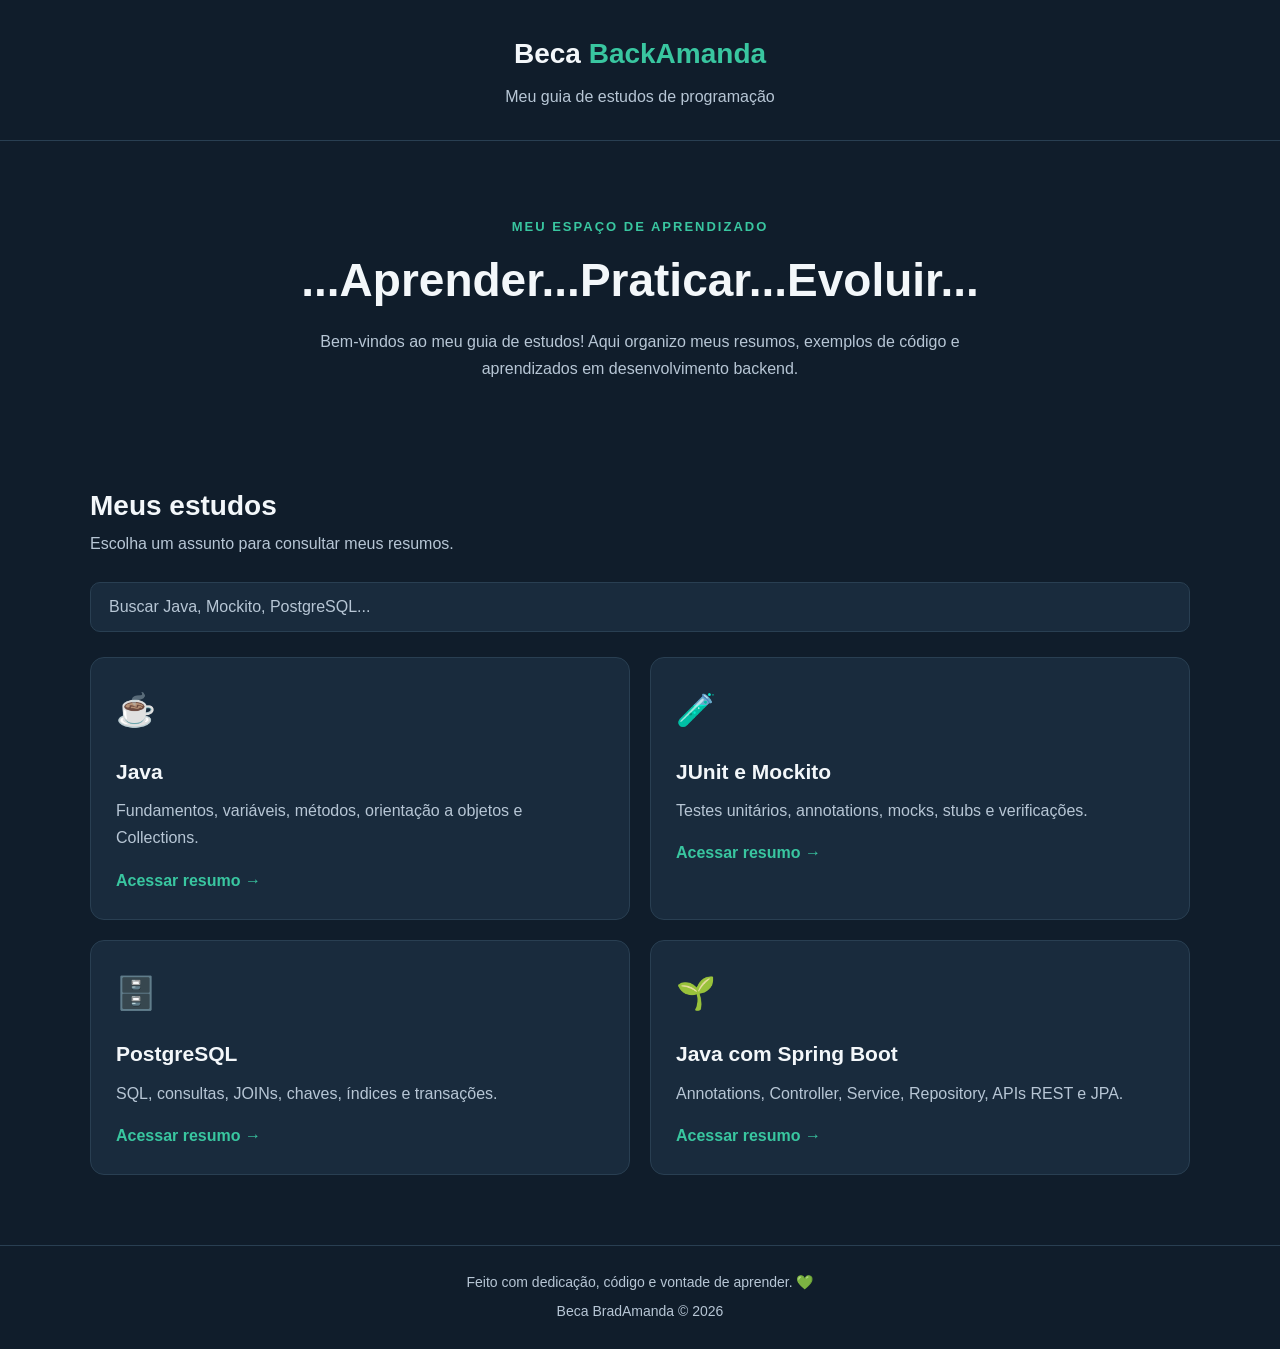
==== index.html @ e9464e23 "move index" ====
<!DOCTYPE html>
<html lang="pt-BR">
<head>
    <meta charset="UTF-8">
    <meta name="viewport" content="width=device-width, initial-scale=1.0">
    <title>Beca BackAmanda | Guia de Estudos</title>
    <link rel="stylesheet" href=".idea/style.css">
</head>
<body>
<header class="cabecalho">
    <a href="index.html" class="logo">
        Beca <span>BackAmanda</span>
    </a>
    <p>Meu guia de estudos de programação</p>
</header>
<main>
    <!-- APRESENTAÇÃO -->
    <section class="apresentacao">
        <p class="destaque">MEU ESPAÇO DE APRENDIZADO</p>
        <h1>...Aprender...Praticar...Evoluir...</h1>
        <p>
            Bem-vindos ao meu guia de estudos!
            Aqui organizo meus resumos, exemplos de código
            e aprendizados em desenvolvimento backend.
        </p>
    </section>
    <!-- CARTÕES DE ESTUDOS -->
    <section class="estudos">
        <h2>Meus estudos</h2>
        <p class="subtitulo">
            Escolha um assunto para consultar meus resumos.
        </p>
        <!-- CAMPO DE BUSCA -->
        <input
                type="text"
                id="busca"
                placeholder="Buscar Java, Mockito, PostgreSQL..."
                aria-label="Buscar assunto"
        >
        <div class="cartoes">
            <!-- JAVA -->
            <a href=".idea/java.html" class="cartao">
                <span class="icone">☕</span>
                <h3>Java</h3>
                <p>
                    Fundamentos, variáveis, métodos,
                    orientação a objetos e Collections.
                </p>
                <span class="link-cartao">Acessar resumo →</span>
            </a>
            <!-- JUNIT E MOCKITO -->
            <a href=".idea/junit-mockito.html" class="cartao">
                <span class="icone">🧪</span>
                <h3>JUnit e Mockito</h3>
                <p>
                    Testes unitários, annotations,
                    mocks, stubs e verificações.
                </p>
                <span class="link-cartao">Acessar resumo →</span>
            </a>
            <!-- POSTGRESQL -->
            <a href=".idea/postgresql.html" class="cartao">
                <span class="icone">🗄️</span>
                <h3>PostgreSQL</h3>
                <p>
                    SQL, consultas, JOINs, chaves,
                    índices e transações.
                </p>
                <span class="link-cartao">Acessar resumo →</span>
            </a>
            <!-- SPRING BOOT -->
            <a href=".idea/spring-boot.html" class="cartao">
                <span class="icone">🌱</span>
                <h3>Java com Spring Boot</h3>
                <p>
                    Annotations, Controller, Service,
                    Repository, APIs REST e JPA.
                </p>
                <span class="link-cartao">Acessar resumo →</span>
            </a>
        </div>
        <p id="mensagem-vazia" hidden>
            Nenhum assunto encontrado. Tente outra palavra.
        </p>
    </section>
</main>
<!-- RODAPÉ -->
<footer>
    <p>
        Feito com dedicação, código e vontade de aprender. 💚
    </p>
    <p>Beca BradAmanda © 2026</p>
</footer>
<script src=".idea/script.js"></script>
</body>
</html>
---- .idea/style.css ----
/* ========================================
  BECA BRADAMANDA
  Guia de estudos de programação
======================================== */
/* 1. CONFIGURAÇÕES GERAIS */
* {
    margin: 0;
    padding: 0;
    box-sizing: border-box;
}
:root {
    --fundo: #101d2b;
    --cartao: #192b3d;
    --verde: #39c6a0;
    --texto: #f3f7fa;
    --texto-secundario: #b7c6d5;
    --borda: #293f52;
    --codigo: #0b1520;
}
html {
    scroll-behavior: smooth;
}
body {
    font-family: Arial, Helvetica, sans-serif;
    background-color: var(--fundo);
    color: var(--texto);
    line-height: 1.7;
    min-height: 100vh;
}
/* 2. CABEÇALHO */
.cabecalho {
    text-align: center;
    padding: 30px 20px;
    border-bottom: 1px solid var(--borda);
    background-color: var(--fundo);
}
.logo {
    display: inline-block;
    color: var(--texto);
    font-size: 28px;
    font-weight: bold;
    text-decoration: none;
}
.logo span {
    color: var(--verde);
}
.cabecalho p {
    color: var(--texto-secundario);
    margin-top: 5px;
}
/* 3. CONTEÚDO PRINCIPAL */
main {
    width: 90%;
    max-width: 1100px;
    margin: 0 auto;
}
.estudos {
    padding-top: 45px;
    padding-bottom: 70px;
}
/* 4. APRESENTAÇÃO DA PÁGINA INICIAL */
.apresentacao {
    text-align: center;
    padding: 75px 20px 55px;
}
.destaque {
    color: var(--verde);
    font-size: 13px;
    font-weight: bold;
    letter-spacing: 2px;
    margin-bottom: 15px;
}
.apresentacao h1 {
    font-size: clamp(30px, 5vw, 46px);
    line-height: 1.2;
    margin-bottom: 20px;
}
.apresentacao > p:last-child {
    color: var(--texto-secundario);
    max-width: 650px;
    margin: 0 auto;
}
/* 5. TÍTULOS E SUBTÍTULOS */
.estudos h1 {
    font-size: clamp(28px, 4vw, 38px);
    margin: 10px 0;
    line-height: 1.3;
}
.estudos > h2 {
    font-size: 28px;
}
.subtitulo {
    color: var(--texto-secundario);
    margin-bottom: 25px;
}
/* 6. CAMPO DE BUSCA */
#busca {
    display: block;
    width: 100%;
    padding: 15px 18px;
    margin: 25px 0;
    border: 1px solid var(--borda);
    border-radius: 10px;
    background-color: var(--cartao);
    color: var(--texto);
    font-size: 16px;
}
#busca::placeholder {
    color: var(--texto-secundario);
}
#busca:focus {
    outline: 2px solid var(--verde);
    outline-offset: 2px;
}
/* 7. GRADE DE CARTÕES DA PÁGINA INICIAL */
.cartoes {
    display: grid;
    grid-template-columns: repeat(2, minmax(0, 1fr));
    gap: 20px;
}
.cartao {
    display: block;
    background-color: var(--cartao);
    border: 1px solid var(--borda);
    border-radius: 14px;
    padding: 25px;
    margin-bottom: 0;
    color: var(--texto);
    text-decoration: none;
    transition: transform 0.2s ease,
    border-color 0.2s ease,
    box-shadow 0.2s ease;
}
.cartao:hover {
    transform: translateY(-4px);
    border-color: var(--verde);
    box-shadow: 0 8px 24px rgba(0, 0, 0, 0.15);
}
.cartao:focus-visible {
    outline: 2px solid var(--verde);
    outline-offset: 4px;
}
.icone {
    display: inline-block;
    font-size: 32px;
    margin-bottom: 8px;
}
.cartao h3 {
    font-size: 21px;
    margin: 8px 0;
}
.cartao p {
    color: var(--texto-secundario);
    margin-bottom: 15px;
}
.link-cartao {
    display: inline-block;
    color: var(--verde);
    font-weight: bold;
    text-decoration: none;
}
.link-cartao:hover {
    text-decoration: underline;
}
/* 8. PÁGINAS DOS RESUMOS */
.estudos article {
    margin: 20px 0;
}
.estudos article h2 {
    font-size: 21px;
    margin-bottom: 12px;
    color: var(--texto);
}
.estudos article p {
    color: var(--texto-secundario);
}
.estudos article ul,
.estudos article ol {
    padding-left: 24px;
    margin: 12px 0;
}
.estudos article li {
    color: var(--texto-secundario);
    margin-bottom: 8px;
}
.estudos article strong {
    color: var(--texto);
}
/* 9. BLOCOS DE CÓDIGO */
.cartao pre {
    margin: 18px 0;
    padding: 18px;
    overflow-x: auto;
    background-color: var(--codigo);
    border: 1px solid #354b60;
    border-radius: 8px;
    max-width: 100%;
}
.cartao code {
    color: #9fe8cf;
    font-family: Consolas, "Courier New", monospace;
    font-size: 14px;
    line-height: 1.8;
    white-space: pre;
}
/* Código em linha, dentro de um parágrafo */
.cartao p code,
.cartao li code {
    background-color: var(--codigo);
    color: var(--verde);
    padding: 2px 5px;
    border-radius: 4px;
    font-size: 0.9em;
    overflow-wrap: anywhere;
}
/* 10. MENSAGEM DA BUSCA */
#mensagem-vazia {
    color: var(--texto-secundario);
    margin-top: 20px;
}
/* Não exibir cartões ocultados pela busca */
.cartao[hidden] {
    display: none;
}
/* 11. RODAPÉ */
footer {
    text-align: center;
    padding: 25px 15px;
    border-top: 1px solid var(--borda);
    color: var(--texto-secundario);
    font-size: 14px;
}
footer p + p {
    margin-top: 5px;
}
/* 12. ADAPTAÇÃO PARA TABLETS */
@media (max-width: 768px) {
    main {
        width: 92%;
    }
    .apresentacao {
        padding: 55px 10px 40px;
    }
    .cartoes {
        gap: 15px;
    }
    .cartao {
        padding: 20px;
    }
}
/* 13. ADAPTAÇÃO PARA CELULARES */
@media (max-width: 600px) {
    .cabecalho {
        padding: 24px 15px;
    }
    .logo {
        font-size: 24px;
    }
    main {
        width: 90%;
    }
    .apresentacao {
        padding: 45px 0 35px;
    }
    .apresentacao h1 {
        font-size: 32px;
    }
    .estudos {
        padding-top: 30px;
    }
    .estudos > h2 {
        font-size: 24px;
    }
    .cartoes {
        grid-template-columns: 1fr;
        gap: 15px;
    }
    .cartao {
        padding: 22px;
    }
    .cartao h3 {
        font-size: 20px;
    }
    .cartao pre {
        padding: 12px;
    }
    .cartao code {
        font-size: 12px;
    }
    footer {
        padding: 20px 12px;
    }
}
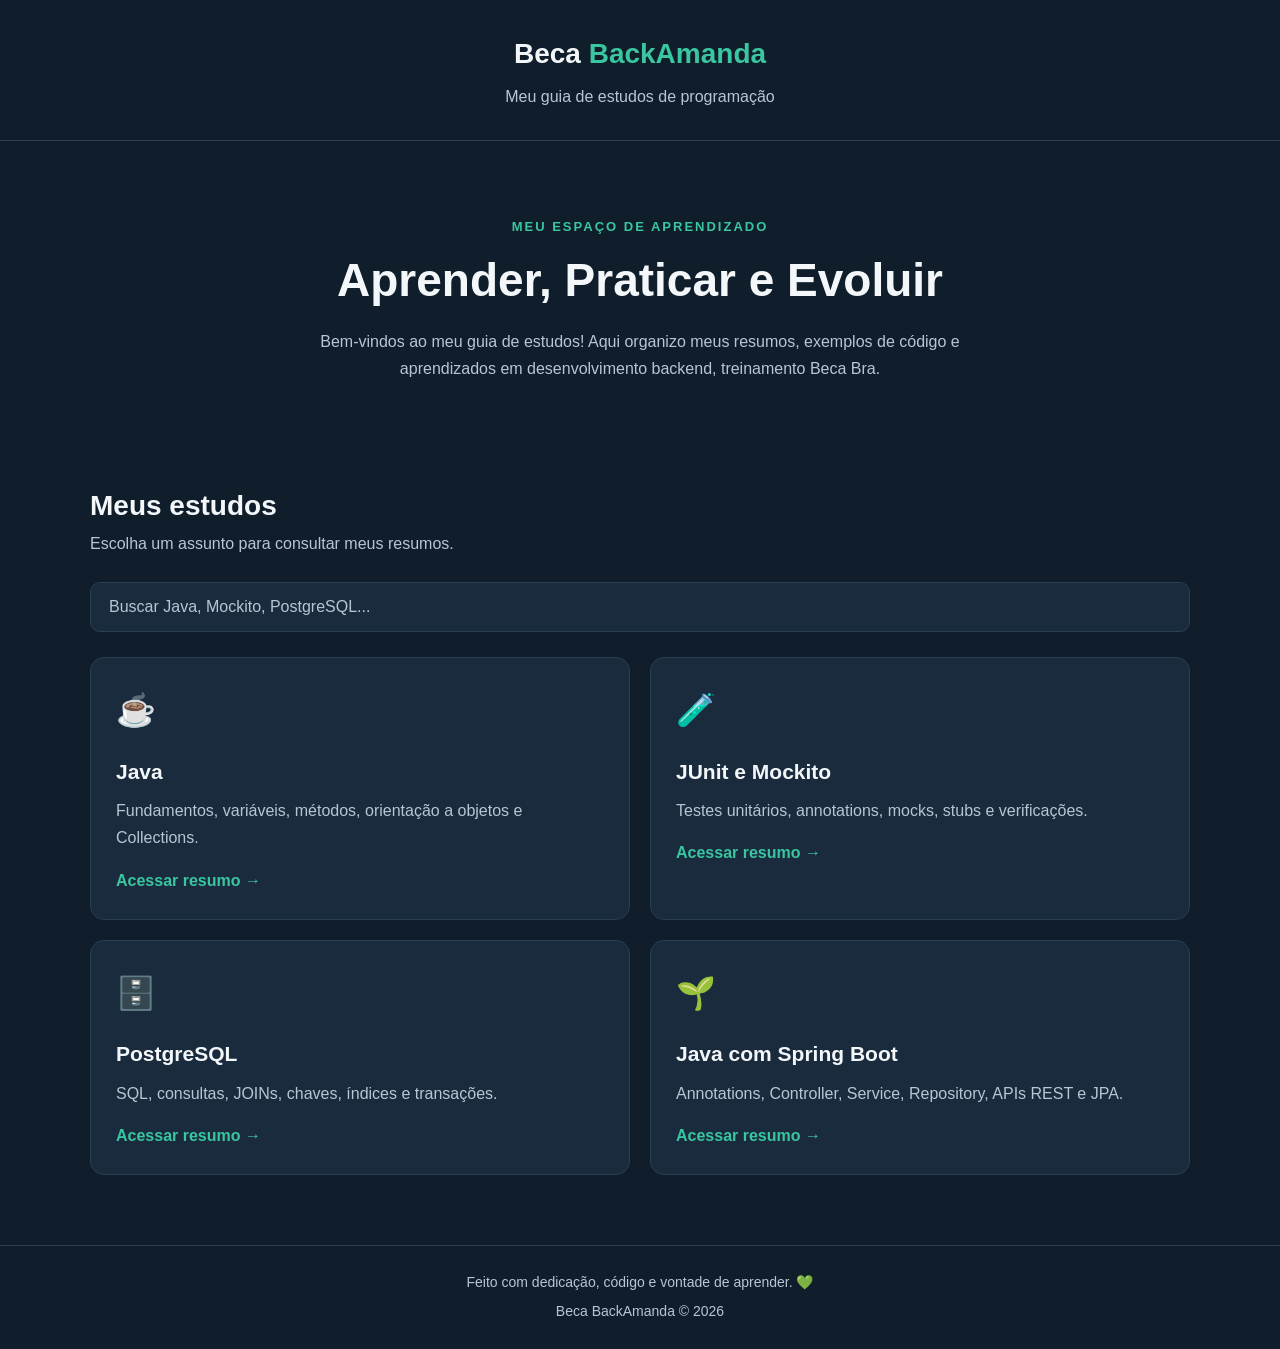
==== commit b48503eb: "update pages" ====
--- a/index.html
+++ b/index.html
@@ -4,7 +4,7 @@
     <meta charset="UTF-8">
     <meta name="viewport" content="width=device-width, initial-scale=1.0">
     <title>Beca BackAmanda | Guia de Estudos</title>
-    <link rel="stylesheet" href=".idea/style.css">
+    <link rel="stylesheet" href="style.css">
 </head>
 <body>
 <header class="cabecalho">
@@ -17,11 +17,11 @@
     <!-- APRESENTAÇÃO -->
     <section class="apresentacao">
         <p class="destaque">MEU ESPAÇO DE APRENDIZADO</p>
-        <h1>...Aprender...Praticar...Evoluir...</h1>
+        <h1>Aprender, Praticar e Evoluir</h1>
         <p>
             Bem-vindos ao meu guia de estudos!
             Aqui organizo meus resumos, exemplos de código
-            e aprendizados em desenvolvimento backend.
+            e aprendizados em desenvolvimento backend, treinamento Beca Bra.
         </p>
     </section>
     <!-- CARTÕES DE ESTUDOS -->
@@ -39,7 +39,7 @@
         >
         <div class="cartoes">
             <!-- JAVA -->
-            <a href=".idea/java.html" class="cartao">
+            <a href="java.html" class="cartao">
                 <span class="icone">☕</span>
                 <h3>Java</h3>
                 <p>
@@ -49,7 +49,7 @@
                 <span class="link-cartao">Acessar resumo →</span>
             </a>
             <!-- JUNIT E MOCKITO -->
-            <a href=".idea/junit-mockito.html" class="cartao">
+            <a href="junit-mockito.html" class="cartao">
                 <span class="icone">🧪</span>
                 <h3>JUnit e Mockito</h3>
                 <p>
@@ -59,7 +59,7 @@
                 <span class="link-cartao">Acessar resumo →</span>
             </a>
             <!-- POSTGRESQL -->
-            <a href=".idea/postgresql.html" class="cartao">
+            <a href="postgresql.html" class="cartao">
                 <span class="icone">🗄️</span>
                 <h3>PostgreSQL</h3>
                 <p>
@@ -69,7 +69,7 @@
                 <span class="link-cartao">Acessar resumo →</span>
             </a>
             <!-- SPRING BOOT -->
-            <a href=".idea/spring-boot.html" class="cartao">
+            <a href="spring-boot.html" class="cartao">
                 <span class="icone">🌱</span>
                 <h3>Java com Spring Boot</h3>
                 <p>
@@ -89,8 +89,8 @@
     <p>
         Feito com dedicação, código e vontade de aprender. 💚
     </p>
-    <p>Beca BradAmanda © 2026</p>
+    <p>Beca BackAmanda © 2026</p>
 </footer>
-<script src=".idea/script.js"></script>
+<script src="script.js"></script>
 </body>
 </html>
--- a/style.css
+++ b/style.css
@@ -0,0 +1,293 @@
+/* ========================================
+  BECA BRADAMANDA
+  Guia de estudos de programação
+======================================== */
+/* 1. CONFIGURAÇÕES GERAIS */
+* {
+    margin: 0;
+    padding: 0;
+    box-sizing: border-box;
+}
+:root {
+    --fundo: #101d2b;
+    --cartao: #192b3d;
+    --verde: #39c6a0;
+    --texto: #f3f7fa;
+    --texto-secundario: #b7c6d5;
+    --borda: #293f52;
+    --codigo: #0b1520;
+}
+html {
+    scroll-behavior: smooth;
+}
+body {
+    font-family: Arial, Helvetica, sans-serif;
+    background-color: var(--fundo);
+    color: var(--texto);
+    line-height: 1.7;
+    min-height: 100vh;
+}
+/* 2. CABEÇALHO */
+.cabecalho {
+    text-align: center;
+    padding: 30px 20px;
+    border-bottom: 1px solid var(--borda);
+    background-color: var(--fundo);
+}
+.logo {
+    display: inline-block;
+    color: var(--texto);
+    font-size: 28px;
+    font-weight: bold;
+    text-decoration: none;
+}
+.logo span {
+    color: var(--verde);
+}
+.cabecalho p {
+    color: var(--texto-secundario);
+    margin-top: 5px;
+}
+/* 3. CONTEÚDO PRINCIPAL */
+main {
+    width: 90%;
+    max-width: 1100px;
+    margin: 0 auto;
+}
+.estudos {
+    padding-top: 45px;
+    padding-bottom: 70px;
+}
+/* 4. APRESENTAÇÃO DA PÁGINA INICIAL */
+.apresentacao {
+    text-align: center;
+    padding: 75px 20px 55px;
+}
+.destaque {
+    color: var(--verde);
+    font-size: 13px;
+    font-weight: bold;
+    letter-spacing: 2px;
+    margin-bottom: 15px;
+}
+.apresentacao h1 {
+    font-size: clamp(30px, 5vw, 46px);
+    line-height: 1.2;
+    margin-bottom: 20px;
+}
+.apresentacao > p:last-child {
+    color: var(--texto-secundario);
+    max-width: 650px;
+    margin: 0 auto;
+}
+/* 5. TÍTULOS E SUBTÍTULOS */
+.estudos h1 {
+    font-size: clamp(28px, 4vw, 38px);
+    margin: 10px 0;
+    line-height: 1.3;
+}
+.estudos > h2 {
+    font-size: 28px;
+}
+.subtitulo {
+    color: var(--texto-secundario);
+    margin-bottom: 25px;
+}
+/* 6. CAMPO DE BUSCA */
+#busca {
+    display: block;
+    width: 100%;
+    padding: 15px 18px;
+    margin: 25px 0;
+    border: 1px solid var(--borda);
+    border-radius: 10px;
+    background-color: var(--cartao);
+    color: var(--texto);
+    font-size: 16px;
+}
+#busca::placeholder {
+    color: var(--texto-secundario);
+}
+#busca:focus {
+    outline: 2px solid var(--verde);
+    outline-offset: 2px;
+}
+/* 7. GRADE DE CARTÕES DA PÁGINA INICIAL */
+.cartoes {
+    display: grid;
+    grid-template-columns: repeat(2, minmax(0, 1fr));
+    gap: 20px;
+}
+.cartao {
+    display: block;
+    background-color: var(--cartao);
+    border: 1px solid var(--borda);
+    border-radius: 14px;
+    padding: 25px;
+    margin-bottom: 0;
+    color: var(--texto);
+    text-decoration: none;
+    transition: transform 0.2s ease,
+    border-color 0.2s ease,
+    box-shadow 0.2s ease;
+}
+.cartao:hover {
+    transform: translateY(-4px);
+    border-color: var(--verde);
+    box-shadow: 0 8px 24px rgba(0, 0, 0, 0.15);
+}
+.cartao:focus-visible {
+    outline: 2px solid var(--verde);
+    outline-offset: 4px;
+}
+.icone {
+    display: inline-block;
+    font-size: 32px;
+    margin-bottom: 8px;
+}
+.cartao h3 {
+    font-size: 21px;
+    margin: 8px 0;
+}
+.cartao p {
+    color: var(--texto-secundario);
+    margin-bottom: 15px;
+}
+.link-cartao {
+    display: inline-block;
+    color: var(--verde);
+    font-weight: bold;
+    text-decoration: none;
+}
+.link-cartao:hover {
+    text-decoration: underline;
+}
+/* 8. PÁGINAS DOS RESUMOS */
+.estudos article {
+    margin: 20px 0;
+}
+.estudos article h2 {
+    font-size: 21px;
+    margin-bottom: 12px;
+    color: var(--texto);
+}
+.estudos article p {
+    color: var(--texto-secundario);
+}
+.estudos article ul,
+.estudos article ol {
+    padding-left: 24px;
+    margin: 12px 0;
+}
+.estudos article li {
+    color: var(--texto-secundario);
+    margin-bottom: 8px;
+}
+.estudos article strong {
+    color: var(--texto);
+}
+/* 9. BLOCOS DE CÓDIGO */
+.cartao pre {
+    margin: 18px 0;
+    padding: 18px;
+    overflow-x: auto;
+    background-color: var(--codigo);
+    border: 1px solid #354b60;
+    border-radius: 8px;
+    max-width: 100%;
+}
+.cartao code {
+    color: #9fe8cf;
+    font-family: Consolas, "Courier New", monospace;
+    font-size: 14px;
+    line-height: 1.8;
+    white-space: pre;
+}
+/* Código em linha, dentro de um parágrafo */
+.cartao p code,
+.cartao li code {
+    background-color: var(--codigo);
+    color: var(--verde);
+    padding: 2px 5px;
+    border-radius: 4px;
+    font-size: 0.9em;
+    overflow-wrap: anywhere;
+}
+/* 10. MENSAGEM DA BUSCA */
+#mensagem-vazia {
+    color: var(--texto-secundario);
+    margin-top: 20px;
+}
+/* Não exibir cartões ocultados pela busca */
+.cartao[hidden] {
+    display: none;
+}
+/* 11. RODAPÉ */
+footer {
+    text-align: center;
+    padding: 25px 15px;
+    border-top: 1px solid var(--borda);
+    color: var(--texto-secundario);
+    font-size: 14px;
+}
+footer p + p {
+    margin-top: 5px;
+}
+/* 12. ADAPTAÇÃO PARA TABLETS */
+@media (max-width: 768px) {
+    main {
+        width: 92%;
+    }
+    .apresentacao {
+        padding: 55px 10px 40px;
+    }
+    .cartoes {
+        gap: 15px;
+    }
+    .cartao {
+        padding: 20px;
+    }
+}
+/* 13. ADAPTAÇÃO PARA CELULARES */
+@media (max-width: 600px) {
+    .cabecalho {
+        padding: 24px 15px;
+    }
+    .logo {
+        font-size: 24px;
+    }
+    main {
+        width: 90%;
+    }
+    .apresentacao {
+        padding: 45px 0 35px;
+    }
+    .apresentacao h1 {
+        font-size: 32px;
+    }
+    .estudos {
+        padding-top: 30px;
+    }
+    .estudos > h2 {
+        font-size: 24px;
+    }
+    .cartoes {
+        grid-template-columns: 1fr;
+        gap: 15px;
+    }
+    .cartao {
+        padding: 22px;
+    }
+    .cartao h3 {
+        font-size: 20px;
+    }
+    .cartao pre {
+        padding: 12px;
+    }
+    .cartao code {
+        font-size: 12px;
+    }
+    footer {
+        padding: 20px 12px;
+    }
+}
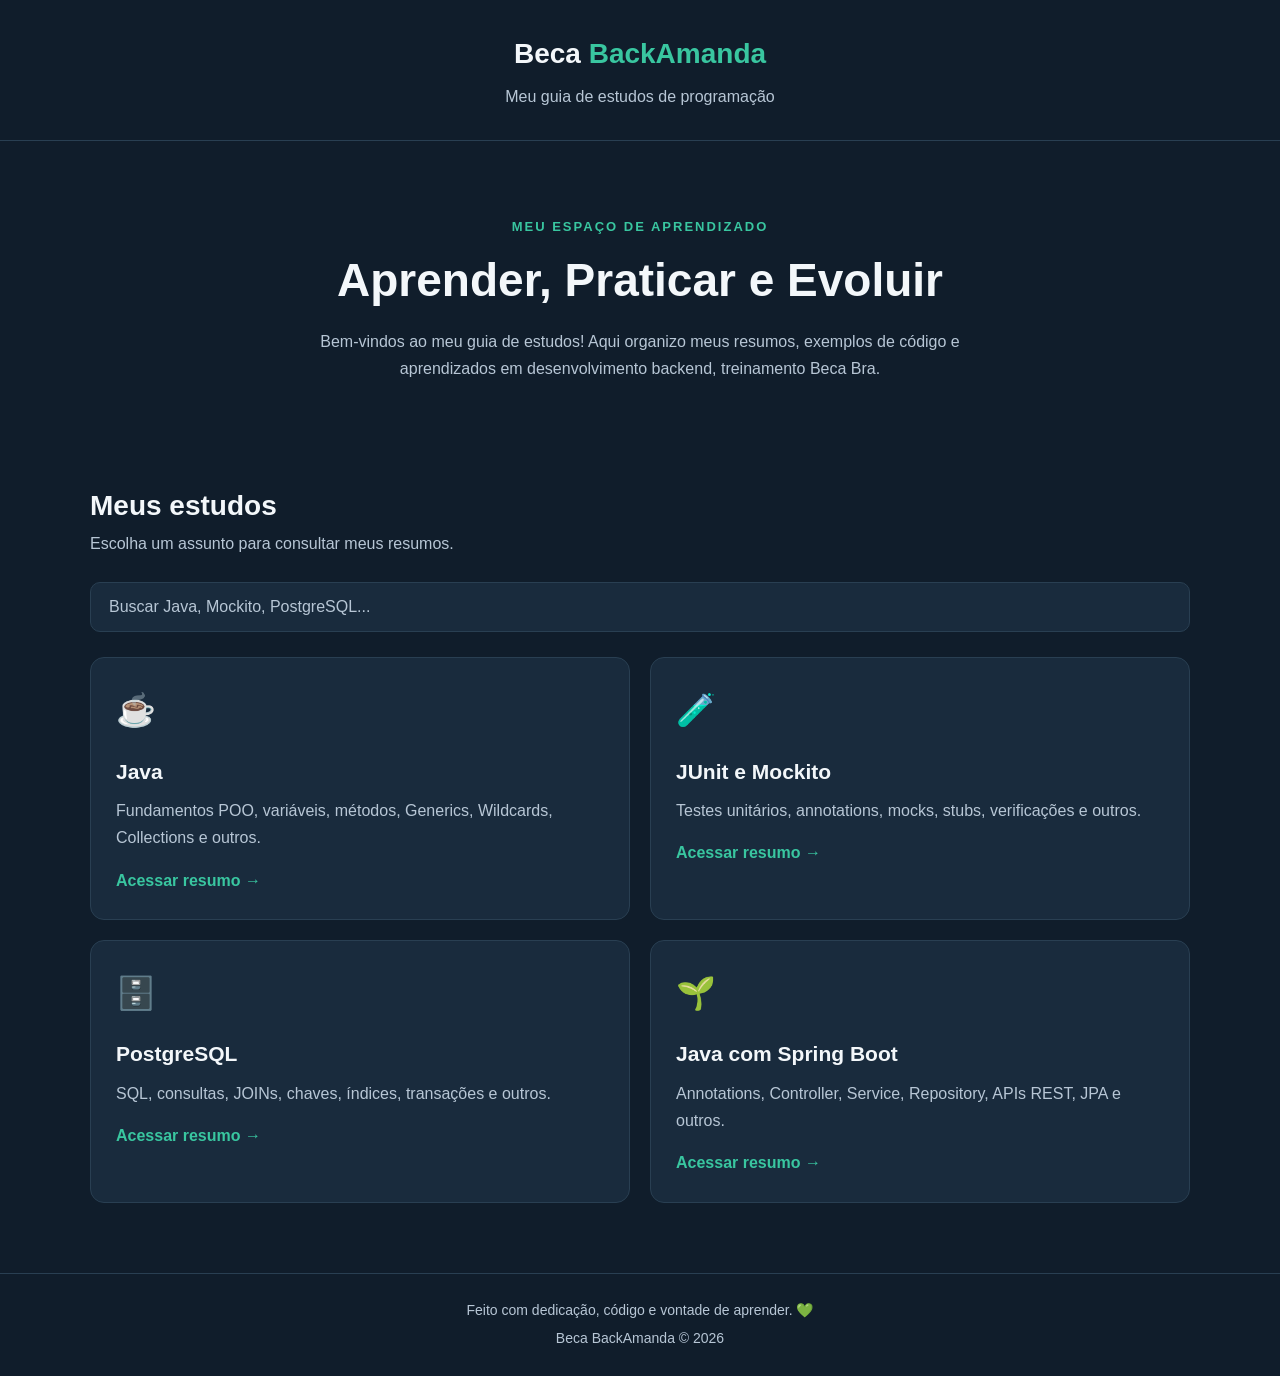
==== commit f0a1e384: "update java" ====
--- a/index.html
+++ b/index.html
@@ -43,8 +43,8 @@
                 <span class="icone">☕</span>
                 <h3>Java</h3>
                 <p>
-                    Fundamentos, variáveis, métodos,
-                    orientação a objetos e Collections.
+                    Fundamentos POO, variáveis, métodos, Generics,
+                    Wildcards, Collections e outros.
                 </p>
                 <span class="link-cartao">Acessar resumo →</span>
             </a>
@@ -54,7 +54,7 @@
                 <h3>JUnit e Mockito</h3>
                 <p>
                     Testes unitários, annotations,
-                    mocks, stubs e verificações.
+                    mocks, stubs, verificações e outros.
                 </p>
                 <span class="link-cartao">Acessar resumo →</span>
             </a>
@@ -64,7 +64,7 @@
                 <h3>PostgreSQL</h3>
                 <p>
                     SQL, consultas, JOINs, chaves,
-                    índices e transações.
+                    índices, transações e outros.
                 </p>
                 <span class="link-cartao">Acessar resumo →</span>
             </a>
@@ -74,7 +74,7 @@
                 <h3>Java com Spring Boot</h3>
                 <p>
                     Annotations, Controller, Service,
-                    Repository, APIs REST e JPA.
+                    Repository, APIs REST, JPA e outros.
                 </p>
                 <span class="link-cartao">Acessar resumo →</span>
             </a>
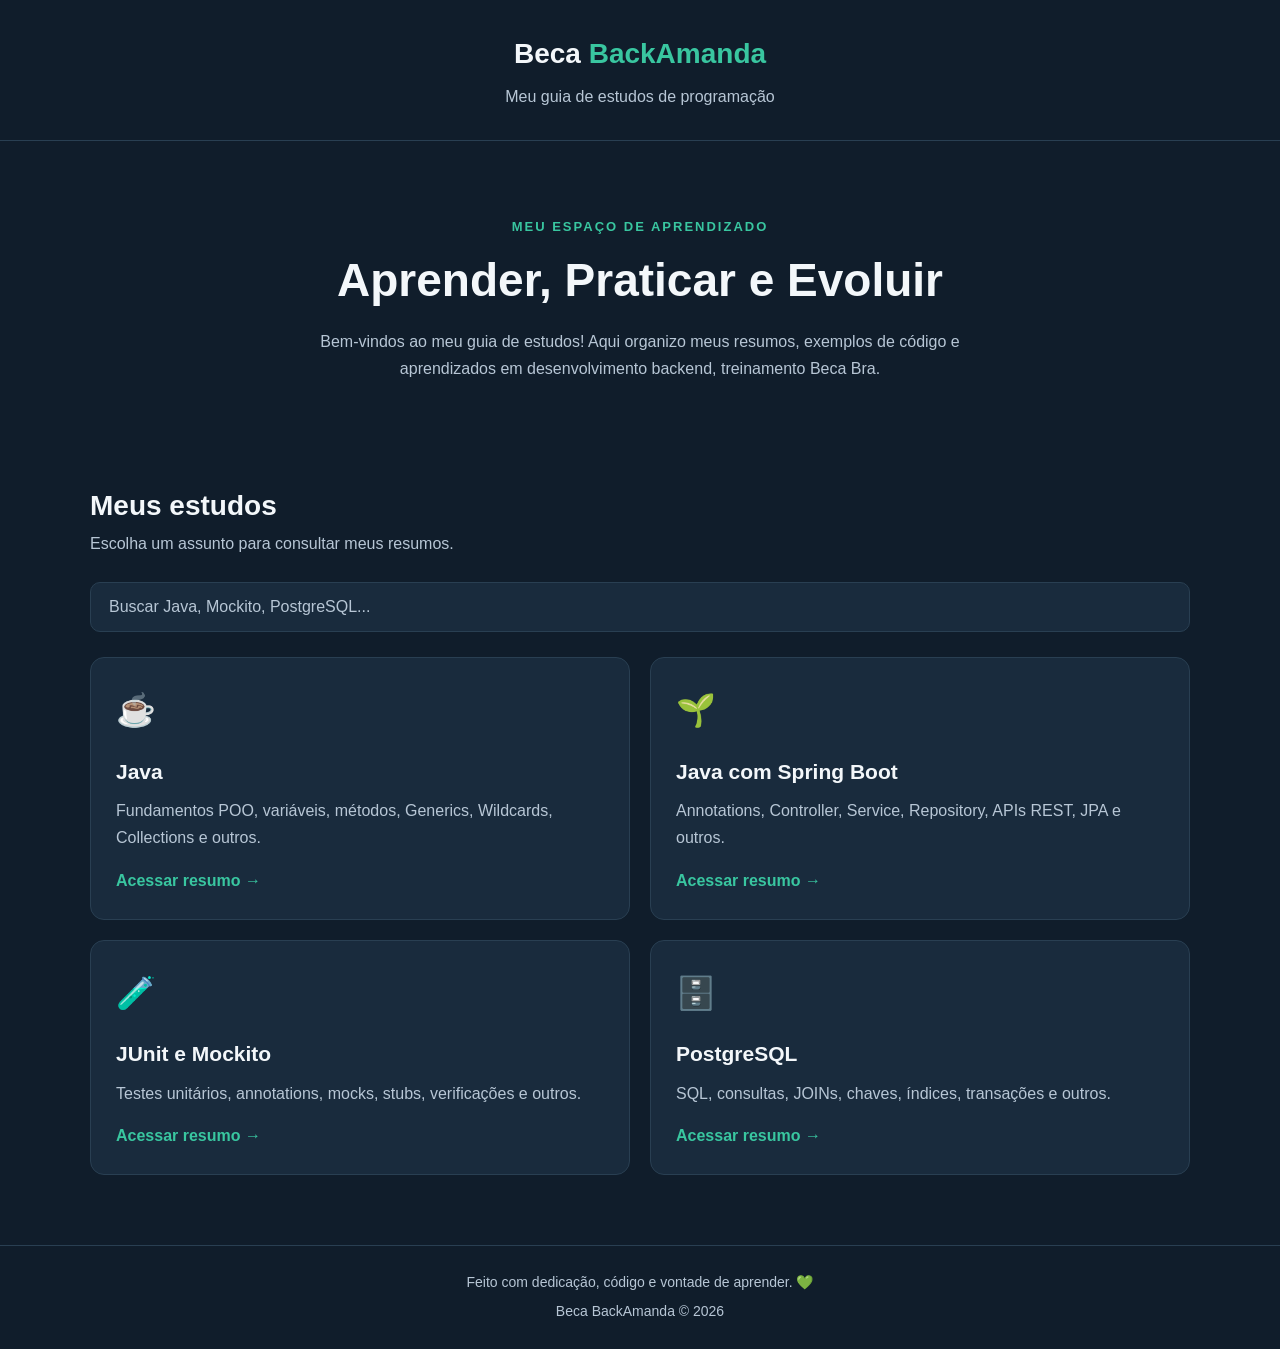
==== commit 8afec80e: "update postgre" ====
--- a/index.html
+++ b/index.html
@@ -38,7 +38,7 @@
                 aria-label="Buscar assunto"
         >
         <div class="cartoes">
-            <!-- JAVA -->
+
             <a href="java.html" class="cartao">
                 <span class="icone">☕</span>
                 <h3>Java</h3>
@@ -48,7 +48,17 @@
                 </p>
                 <span class="link-cartao">Acessar resumo →</span>
             </a>
-            <!-- JUNIT E MOCKITO -->
+
+            <a href="spring-boot.html" class="cartao">
+                <span class="icone">🌱</span>
+                <h3>Java com Spring Boot</h3>
+                <p>
+                    Annotations, Controller, Service,
+                    Repository, APIs REST, JPA e outros.
+                </p>
+                <span class="link-cartao">Acessar resumo →</span>
+            </a>
+
             <a href="junit-mockito.html" class="cartao">
                 <span class="icone">🧪</span>
                 <h3>JUnit e Mockito</h3>
@@ -58,7 +68,7 @@
                 </p>
                 <span class="link-cartao">Acessar resumo →</span>
             </a>
-            <!-- POSTGRESQL -->
+
             <a href="postgresql.html" class="cartao">
                 <span class="icone">🗄️</span>
                 <h3>PostgreSQL</h3>
@@ -68,16 +78,7 @@
                 </p>
                 <span class="link-cartao">Acessar resumo →</span>
             </a>
-            <!-- SPRING BOOT -->
-            <a href="spring-boot.html" class="cartao">
-                <span class="icone">🌱</span>
-                <h3>Java com Spring Boot</h3>
-                <p>
-                    Annotations, Controller, Service,
-                    Repository, APIs REST, JPA e outros.
-                </p>
-                <span class="link-cartao">Acessar resumo →</span>
-            </a>
+
         </div>
         <p id="mensagem-vazia" hidden>
             Nenhum assunto encontrado. Tente outra palavra.
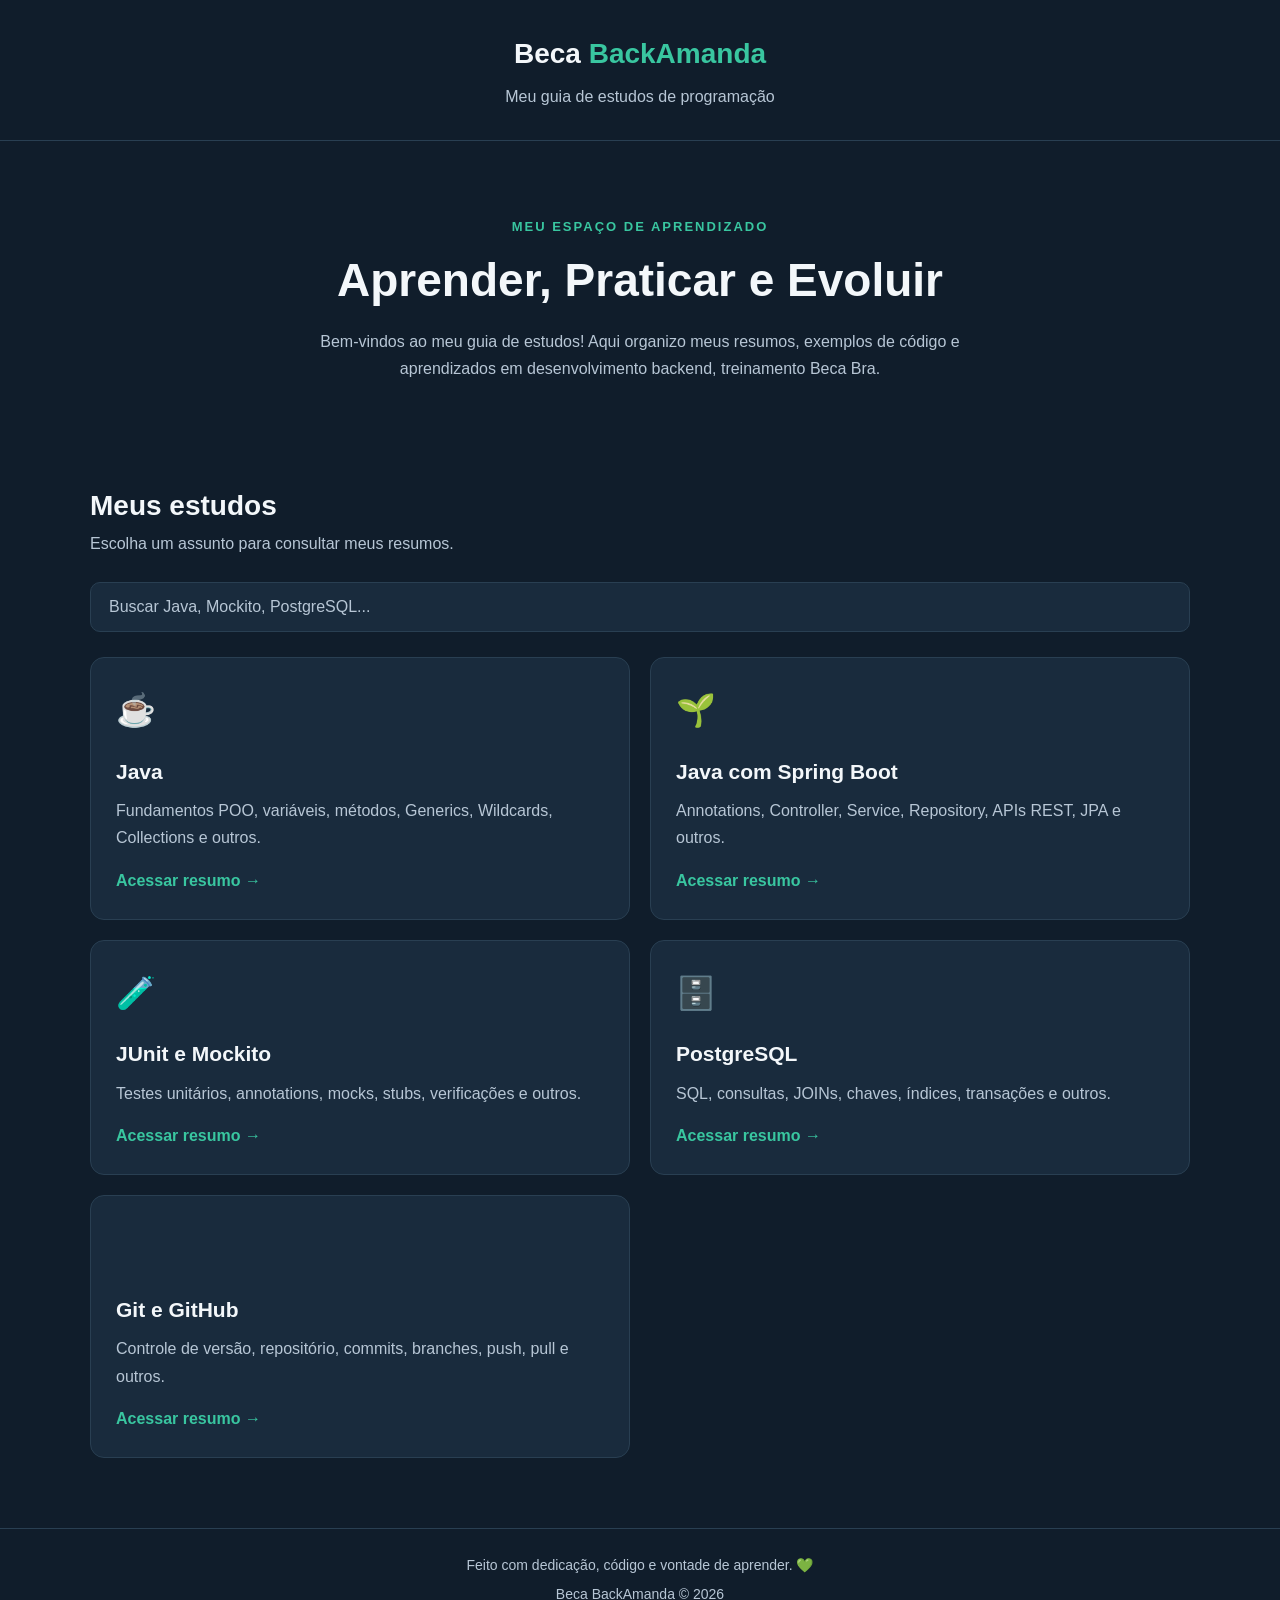
==== commit 936b777e: "update index" ====
--- a/index.html
+++ b/index.html
@@ -14,7 +14,7 @@
     <p>Meu guia de estudos de programação</p>
 </header>
 <main>
-    <!-- APRESENTAÇÃO -->
+
     <section class="apresentacao">
         <p class="destaque">MEU ESPAÇO DE APRENDIZADO</p>
         <h1>Aprender, Praticar e Evoluir</h1>
@@ -24,13 +24,13 @@
             e aprendizados em desenvolvimento backend, treinamento Beca Bra.
         </p>
     </section>
-    <!-- CARTÕES DE ESTUDOS -->
+
     <section class="estudos">
         <h2>Meus estudos</h2>
         <p class="subtitulo">
             Escolha um assunto para consultar meus resumos.
         </p>
-        <!-- CAMPO DE BUSCA -->
+
         <input
                 type="text"
                 id="busca"
@@ -79,6 +79,15 @@
                 <span class="link-cartao">Acessar resumo →</span>
             </a>
 
+            <a href="git.html" class="cartao">
+                <span class="icone">️</span>
+                <h3>Git e GitHub</h3>
+                <p>
+                    Controle de versão, repositório, commits, branches, push, pull e outros.
+                </p>
+                <span class="link-cartao">Acessar resumo →</span>
+            </a>
+
         </div>
         <p id="mensagem-vazia" hidden>
             Nenhum assunto encontrado. Tente outra palavra.
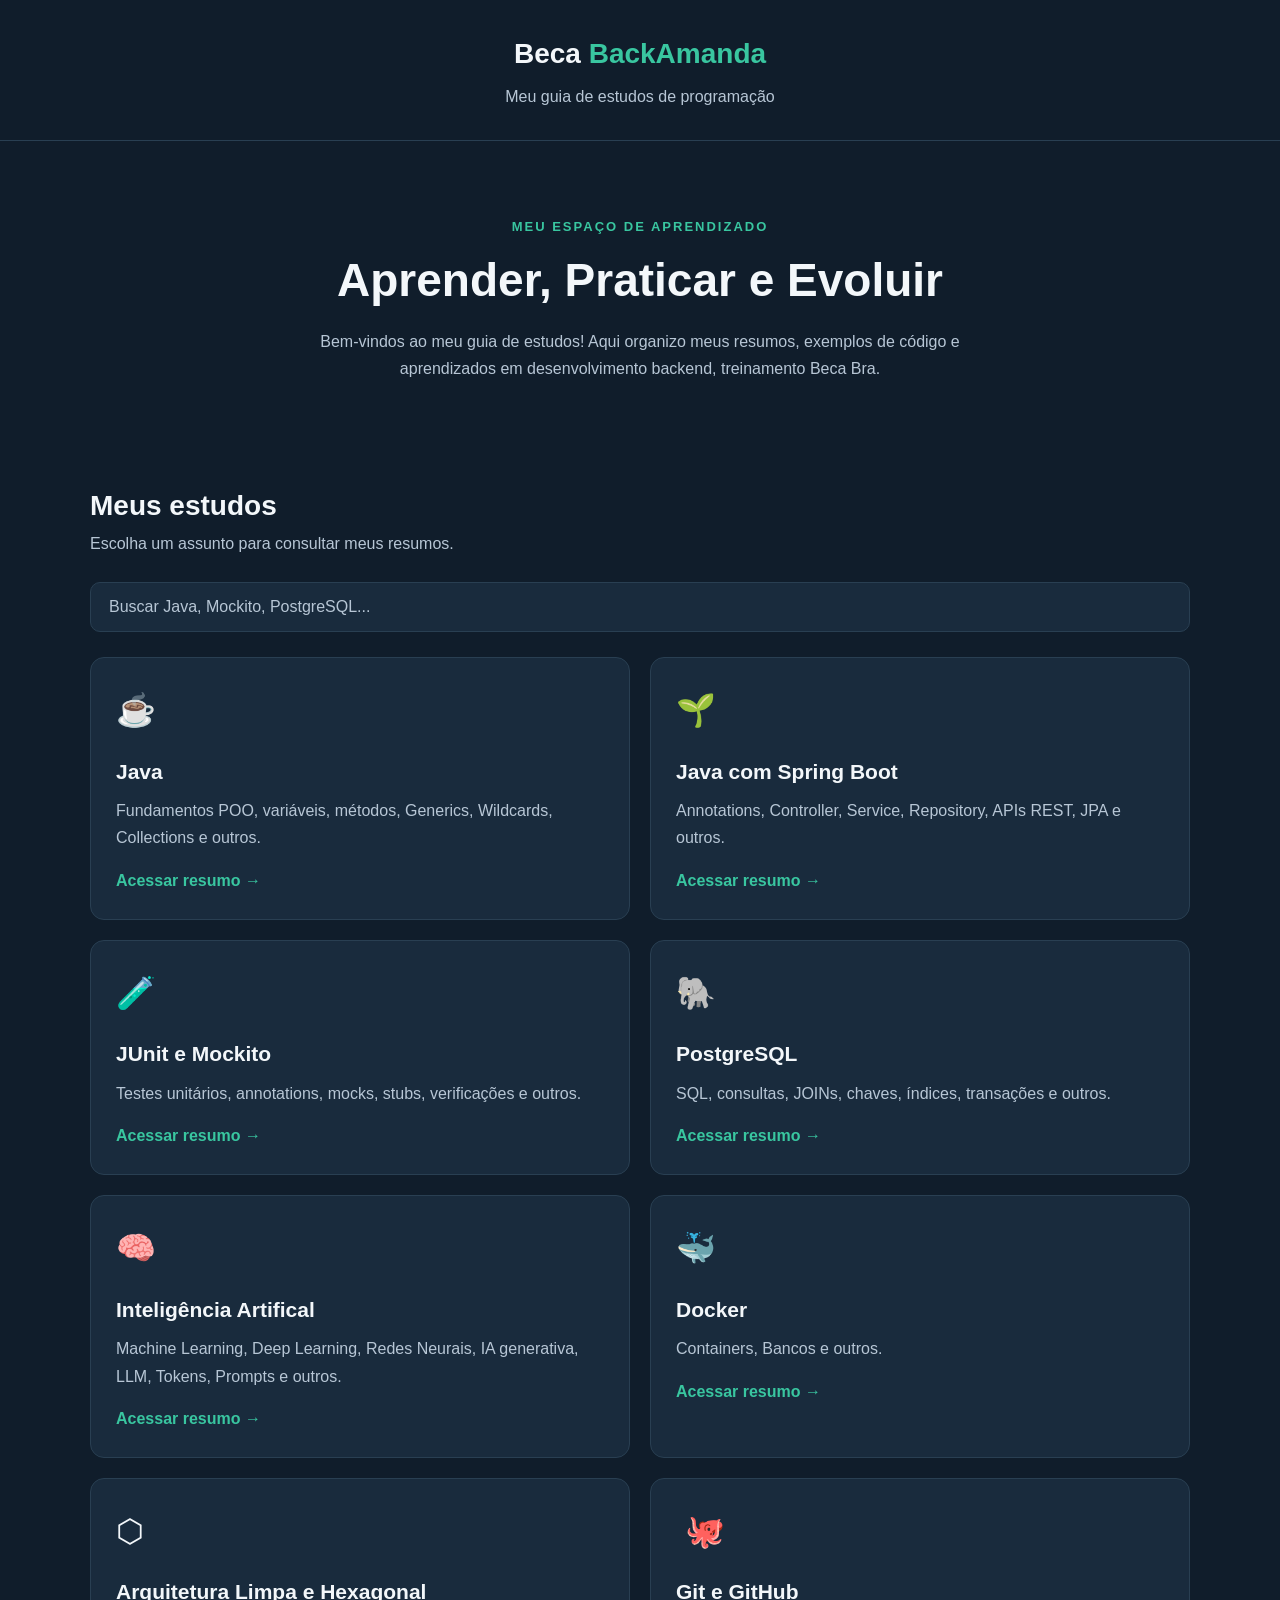
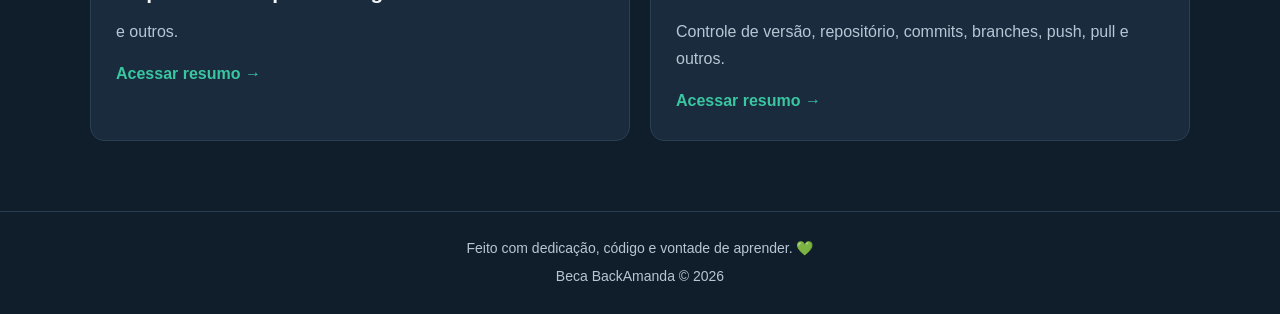
==== commit 96ff8517: "icon index" ====
--- a/index.html
+++ b/index.html
@@ -70,7 +70,7 @@
             </a>
 
             <a href="postgresql.html" class="cartao">
-                <span class="icone">🗄️</span>
+                <span class="icone">🐘️</span>
                 <h3>PostgreSQL</h3>
                 <p>
                     SQL, consultas, JOINs, chaves,
@@ -79,8 +79,36 @@
                 <span class="link-cartao">Acessar resumo →</span>
             </a>
 
+            <a href="ia.html" class="cartao">
+                <span class="icone">🧠️</span>
+                <h3>Inteligência Artifical</h3>
+                <p>
+                    Machine Learning, Deep Learning, Redes Neurais,
+                    IA generativa, LLM, Tokens, Prompts e outros.
+                </p>
+                <span class="link-cartao">Acessar resumo →</span>
+            </a>
+
+            <a href="docker.html" class="cartao">
+                <span class="icone"> 🐳 ️</span>
+                <h3>Docker</h3>
+                <p>
+                    Containers, Bancos e outros.
+                </p>
+                <span class="link-cartao">Acessar resumo →</span>
+            </a>
+
+            <a href="arquitetura.html" class="cartao">
+                <span class="icone"> ⬡ ️</span>
+                <h3>Arquitetura Limpa e Hexagonal</h3>
+                <p>
+                     e outros.
+                </p>
+                <span class="link-cartao">Acessar resumo →</span>
+            </a>
+
             <a href="git.html" class="cartao">
-                <span class="icone">️</span>
+                <span class="icone">️ 🐙 </span>
                 <h3>Git e GitHub</h3>
                 <p>
                     Controle de versão, repositório, commits, branches, push, pull e outros.
